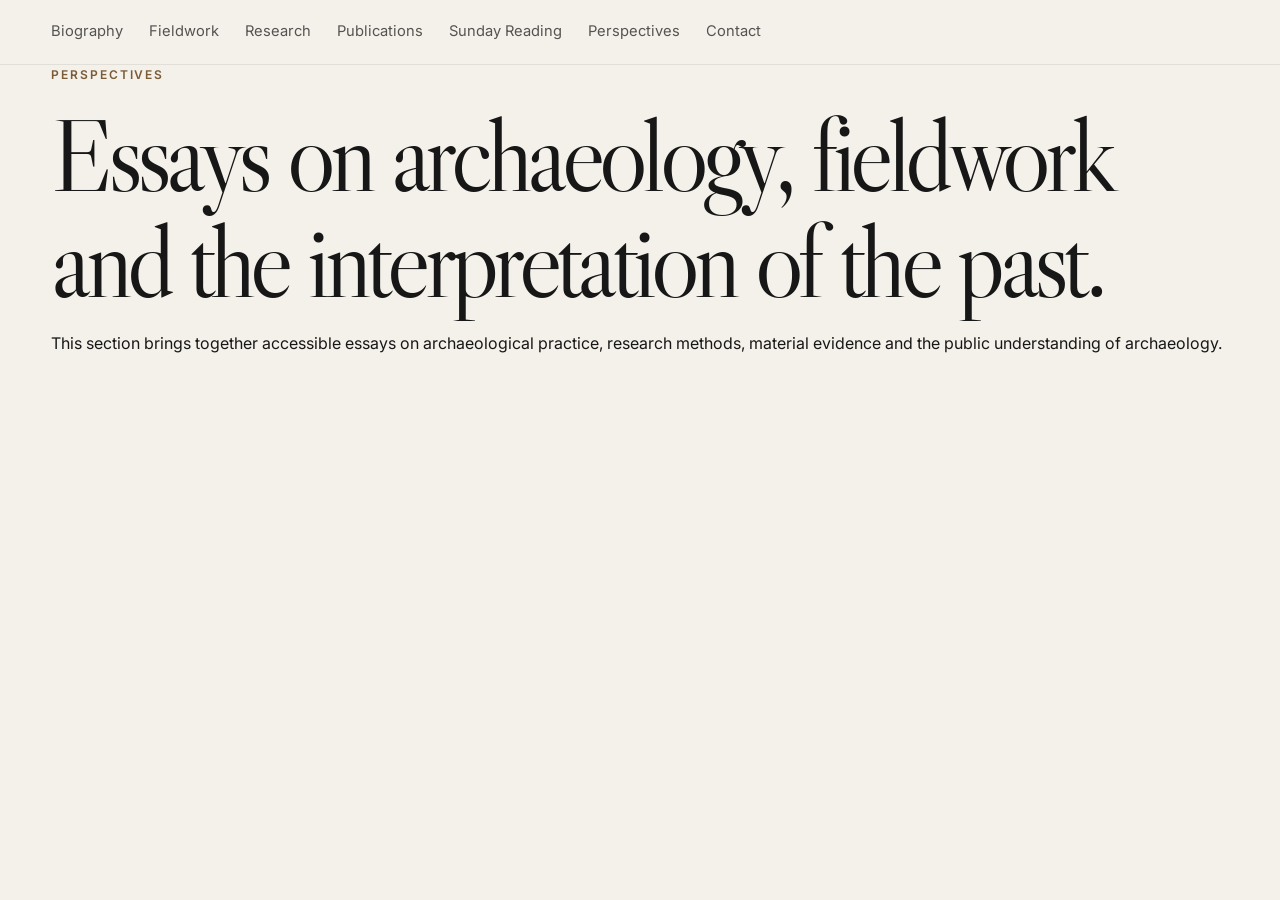
==== essays/index.html @ f4de981d "Add Perspectives section and first essay" ====
<!DOCTYPE html>
<html lang="en">
<head>
  <meta charset="UTF-8">
  <meta name="viewport" content="width=device-width, initial-scale=1.0">

  <title>Perspectives | Halil Mert Erdoğan</title>

  <link rel="preconnect" href="https://fonts.googleapis.com">
  <link rel="preconnect" href="https://fonts.gstatic.com" crossorigin>

  <link
    href="https://fonts.googleapis.com/css2?family=Inter:wght@400;500;600&family=Libre+Caslon+Display&display=swap"
    rel="stylesheet"
  >

  <link rel="stylesheet" href="../style.css">
</head>

<body>

  <header class="site-header">
    <nav class="site-nav">
      <a href="../index.html#biography">Biography</a>
      <a href="../index.html#fieldwork">Fieldwork</a>
      <a href="../index.html#research">Research</a>
      <a href="../index.html#publications">Publications</a>
      <a href="../readings/">Sunday Reading</a>
      <a href="./">Perspectives</a>
      <a href="../index.html#contact">Contact</a>
    </nav>
  </header>

  <main id="top">

    <section class="section-shell">
      <p class="eyebrow">Perspectives</p>

      <h1>Essays on archaeology, fieldwork and the interpretation of the past.</h1>

      <p>
        This section brings together accessible essays on archaeological
        practice, research methods, material evidence and the public
        understanding of archaeology.
      </p>
    </section>

  </main>

</body>
</html>
---- style.css ----
:root{--paper:#f4f1ea;--ink:#171717;--muted:#6d6a63;--line:#d6d0c5;--accent:#7b5b37;--max:1240px}*{box-sizing:border-box}html{scroll-behavior:smooth}body{margin:0;background:var(--paper);color:var(--ink);font-family:Inter,Arial,sans-serif;line-height:1.6}img{display:block;width:100%;height:auto}a{color:inherit;text-decoration:none}.site-header{position:sticky;top:0;z-index:20;display:flex;align-items:center;justify-content:space-between;padding:20px 4vw;background:rgba(244,241,234,.9);backdrop-filter:blur(12px);border-bottom:1px solid rgba(23,23,23,.08)}.brand{font-weight:600;letter-spacing:-.02em}.site-nav{display:flex;gap:26px;font-size:.92rem}.site-nav a{opacity:.72}.site-nav a:hover{opacity:1}.menu-toggle{display:none;background:none;border:0;font:inherit}.section-shell{width:min(var(--max),92vw);margin:0 auto}.hero{min-height:calc(100vh - 78px);display:grid;grid-template-columns:1.05fr .95fr;gap:6vw;align-items:center;padding:7vw 0}.eyebrow{text-transform:uppercase;letter-spacing:.16em;font-size:.75rem;font-weight:600;color:var(--accent);margin:0 0 18px}h1,h2,h3{font-family:"Libre Caslon Display",Georgia,serif;font-weight:400;line-height:1.04;margin:0}h1{font-size:clamp(4rem,8vw,8.5rem);letter-spacing:-.055em}h2{font-size:clamp(2.4rem,5vw,5rem);letter-spacing:-.04em}h3{font-size:clamp(1.8rem,3vw,3rem);letter-spacing:-.03em}.hero-line{font-family:"Libre Caslon Display",Georgia,serif;font-size:clamp(1.35rem,2vw,2.1rem);max-width:620px;margin:26px 0}.hero-actions{display:flex;gap:14px;flex-wrap:wrap}.button{border:1px solid var(--ink);padding:13px 18px;font-size:.9rem}.button.primary{background:var(--ink);color:white}.research-tags{color:var(--muted);font-size:.88rem;margin-top:28px}.hero-image img{height:min(74vh,820px);object-fit:cover;object-position:center top;filter:grayscale(100%)}.bio{padding:10vw 0}.section-label{font-size:.8rem;text-transform:uppercase;letter-spacing:.15em;color:var(--accent);margin-bottom:28px}.bio-grid{display:grid;grid-template-columns:1fr 1fr;gap:8vw}.bio-copy{font-size:1.06rem;color:#333}.bio-portrait{margin-top:6vw;max-width:560px;margin-left:auto}.bio-portrait img{filter:grayscale(100%)}.feature-panel{display:grid;grid-template-columns:1.25fr .75fr;min-height:720px}.feature-panel.dark{background:#111;color:white}.feature-image img{height:100%;object-fit:cover;filter:grayscale(100%)}.feature-copy{padding:7vw;display:flex;flex-direction:column;justify-content:center}.feature-copy p:last-child{color:#c5c5c5;max-width:500px}.landscape-section{position:relative}.landscape-section img{height:78vh;object-fit:cover}.landscape-caption{position:absolute;left:5vw;bottom:4vw;background:rgba(244,241,234,.92);padding:24px 28px;max-width:430px}.landscape-caption span{font-family:"Libre Caslon Display",Georgia,serif;font-size:2rem}.landscape-caption p{margin:8px 0 0;color:var(--muted)}.research{padding:10vw 0}.section-heading{margin-bottom:5vw;max-width:850px}.research-card{display:grid;grid-template-columns:1.1fr .9fr;align-items:center;gap:6vw;margin:0 0 9vw}.research-card.reverse{grid-template-columns:.9fr 1.1fr}.research-card.reverse .research-media{order:2}.research-media{min-height:560px;display:flex;align-items:center;justify-content:center;overflow:hidden}.research-media.black{background:#050505}.research-media.light{background:#ece8df}.research-media img{height:100%;object-fit:contain}.research-copy p{color:var(--muted);font-size:1.02rem}.kicker{text-transform:uppercase;letter-spacing:.14em;font-size:.72rem!important;color:var(--accent)!important}.split-gallery{display:grid;grid-template-columns:1fr 1fr}.split-gallery figure{margin:0;position:relative;overflow:hidden}.split-gallery img{height:65vh;object-fit:cover;filter:grayscale(100%)}.split-gallery figcaption{position:absolute;left:24px;bottom:22px;background:rgba(17,17,17,.78);color:white;padding:10px 14px;font-size:.85rem}.publications{padding:10vw 0}.publication-list article{display:grid;grid-template-columns:110px 1fr;gap:20px;padding:30px 0;border-top:1px solid var(--line)}.publication-list article:last-child{border-bottom:1px solid var(--line)}.pub-year{color:var(--accent);font-weight:600}.publication-list h3{font-size:clamp(1.5rem,2.3vw,2.4rem)}.publication-list p{margin:8px 0 0;color:var(--muted)}.profile-links{display:flex;gap:28px;flex-wrap:wrap;margin-top:34px}.profile-links a{border-bottom:1px solid var(--ink)}.contact{background:#171717;color:white;padding:9vw 0}.contact-grid{display:grid;grid-template-columns:1fr 1fr;gap:8vw}.contact h2{max-width:650px}.contact-links{display:flex;flex-direction:column;gap:18px;justify-content:center}.contact-links a{font-size:1.08rem;border-bottom:1px solid rgba(255,255,255,.25);padding-bottom:10px}.site-footer{display:flex;justify-content:space-between;gap:20px;padding:24px 4vw;font-size:.8rem;background:#0d0d0d;color:#aaa}.reveal{opacity:0;transform:translateY(24px);transition:opacity .8s ease,transform .8s ease}.reveal.visible{opacity:1;transform:none}@media(max-width:850px){.menu-toggle{display:block}.site-nav{display:none;position:absolute;top:69px;left:0;right:0;flex-direction:column;background:var(--paper);padding:22px 4vw;border-bottom:1px solid var(--line)}.site-nav.open{display:flex}.hero,.bio-grid,.feature-panel,.research-card,.research-card.reverse,.contact-grid{grid-template-columns:1fr}.hero{padding-top:60px}h1{font-size:clamp(3.4rem,16vw,6rem)}.hero-image img{height:65vh}.feature-copy{padding:12vw 7vw}.feature-image img{height:60vh}.research-card.reverse .research-media{order:0}.research-media{min-height:420px}.split-gallery{grid-template-columns:1fr}.split-gallery img{height:52vh}.publication-list article{grid-template-columns:72px 1fr}.site-footer{flex-direction:column}}

/* Sunday Readings — homepage */
.readings-preview{padding:10vw 0}
.reading-feature{display:grid;grid-template-columns:1fr 1fr;gap:6vw;align-items:center}
.reading-feature-image{display:block;overflow:hidden;background:#ded5c4}
.reading-feature-image img{aspect-ratio:1/1;object-fit:cover;transition:transform .5s ease}
.reading-feature-image:hover img{transform:scale(1.015)}
.reading-feature-copy>p:not(.kicker){color:var(--muted);font-size:1.02rem;max-width:590px}
.reading-meta{display:flex;gap:18px;flex-wrap:wrap;margin:24px 0;color:var(--muted);font-size:.84rem;text-transform:uppercase;letter-spacing:.09em}
.reading-link,.all-readings-link{display:inline-block;border-bottom:1px solid var(--ink);padding-bottom:4px}
.all-readings-link{margin-top:48px}
@media(max-width:850px){
  .reading-feature{grid-template-columns:1fr}
}
.hero-social{
    display:flex;
    flex-wrap:wrap;
    gap:22px;
    margin:28px 0 38px;
}

.hero-social a{
    display:flex;
    flex-direction:column;
    align-items:center;
    gap:8px;

    color:#c6a15b;
    text-decoration:none;

    transition:.25s ease;
}

.hero-social i{
    font-size:1.7rem;
}

.hero-social span{
    font-size:.78rem;
    letter-spacing:1px;
    text-transform:uppercase;
}

.hero-social a:hover{
    color:#111;
    transform:translateY(-3px);
}
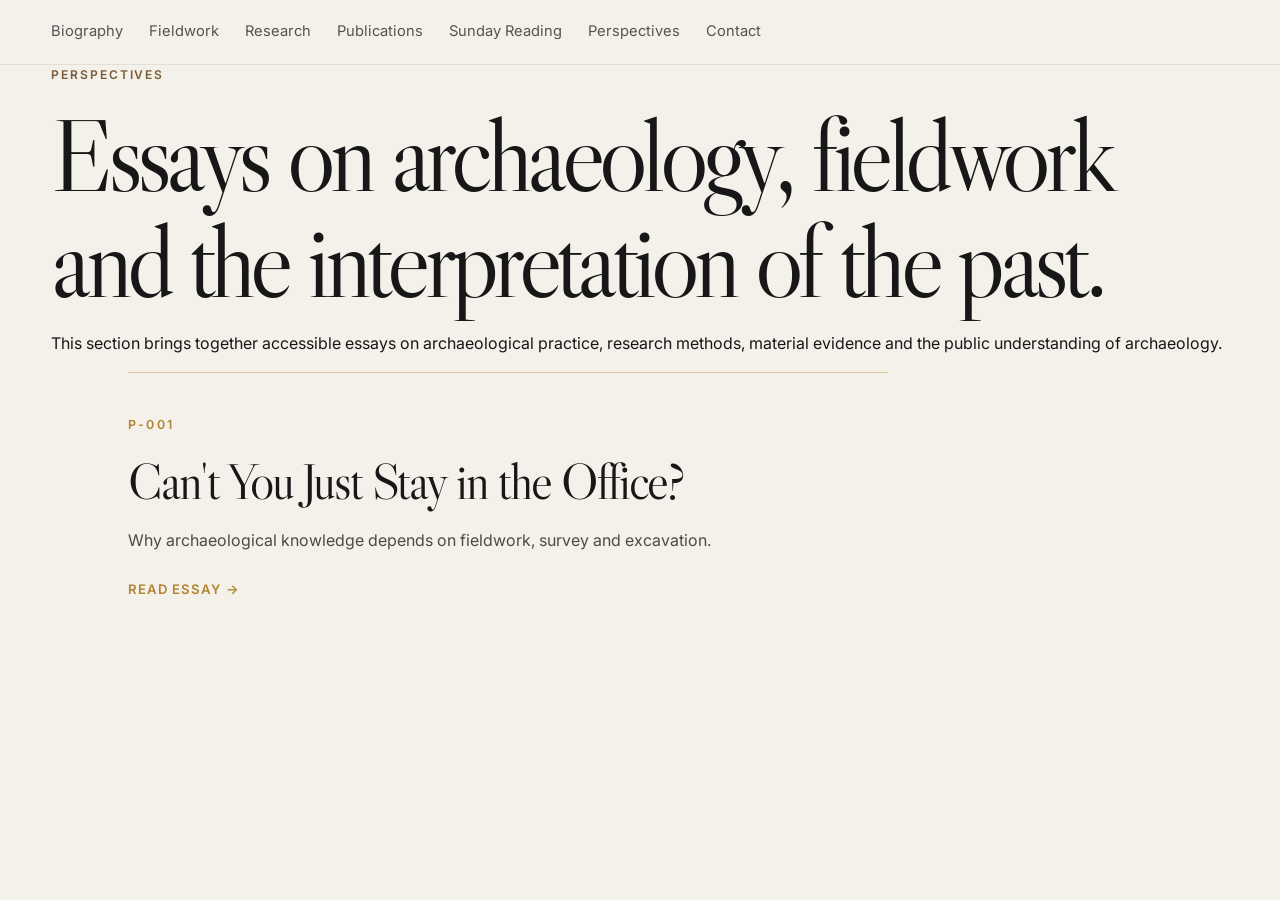
==== commit 25d44179: "Add first Perspective essay link" ====
--- a/essays/index.html
+++ b/essays/index.html
@@ -15,6 +15,64 @@
   >
 
   <link rel="stylesheet" href="../style.css">
+  <style>
+  .perspectives-list {
+    max-width: 1380px;
+    margin: 0 auto;
+    padding: 0 10% 120px;
+  }
+
+  .perspective-card {
+    display: block;
+    max-width: 760px;
+    padding: 42px 0;
+    border-top: 1px solid rgba(194, 145, 55, 0.45);
+    color: #171717;
+    text-decoration: none;
+  }
+
+  .perspective-number {
+    display: block;
+    margin-bottom: 20px;
+    font-family: "Inter", sans-serif;
+    color: #b18432;
+    font-size: 0.78rem;
+    font-weight: 600;
+    letter-spacing: 0.18em;
+    text-transform: uppercase;
+  }
+
+  .perspective-card h2 {
+    margin: 0 0 18px;
+    font-family: "Libre Caslon Display", serif;
+    font-size: clamp(2.5rem, 4vw, 4rem);
+    font-weight: 400;
+    line-height: 1.05;
+  }
+
+  .perspective-card p {
+    max-width: 650px;
+    margin: 0 0 22px;
+    font-family: "Inter", sans-serif;
+    color: #4d4943;
+    font-size: 1rem;
+    line-height: 1.7;
+  }
+
+  .perspective-link {
+    font-family: "Inter", sans-serif;
+    color: #b18432;
+    font-size: 0.82rem;
+    font-weight: 600;
+    letter-spacing: 0.08em;
+    text-transform: uppercase;
+  }
+
+  .perspective-card:hover h2,
+  .perspective-card:hover .perspective-link {
+    color: #b18432;
+  }
+</style>
 </head>
 
 <body>
@@ -44,7 +102,29 @@
         understanding of archaeology.
       </p>
     </section>
+<section class="perspectives-list">
 
+  <a
+    class="perspective-card"
+    href="./p001-cant-you-just-stay-in-the-office.html"
+  >
+    <span class="perspective-number">P-001</span>
+
+    <h2>
+      Can't You Just Stay in the Office?
+    </h2>
+
+    <p>
+      Why archaeological knowledge depends on fieldwork,
+      survey and excavation.
+    </p>
+
+    <span class="perspective-link">
+      Read essay →
+    </span>
+  </a>
+
+</section>
   </main>
 
 </body>
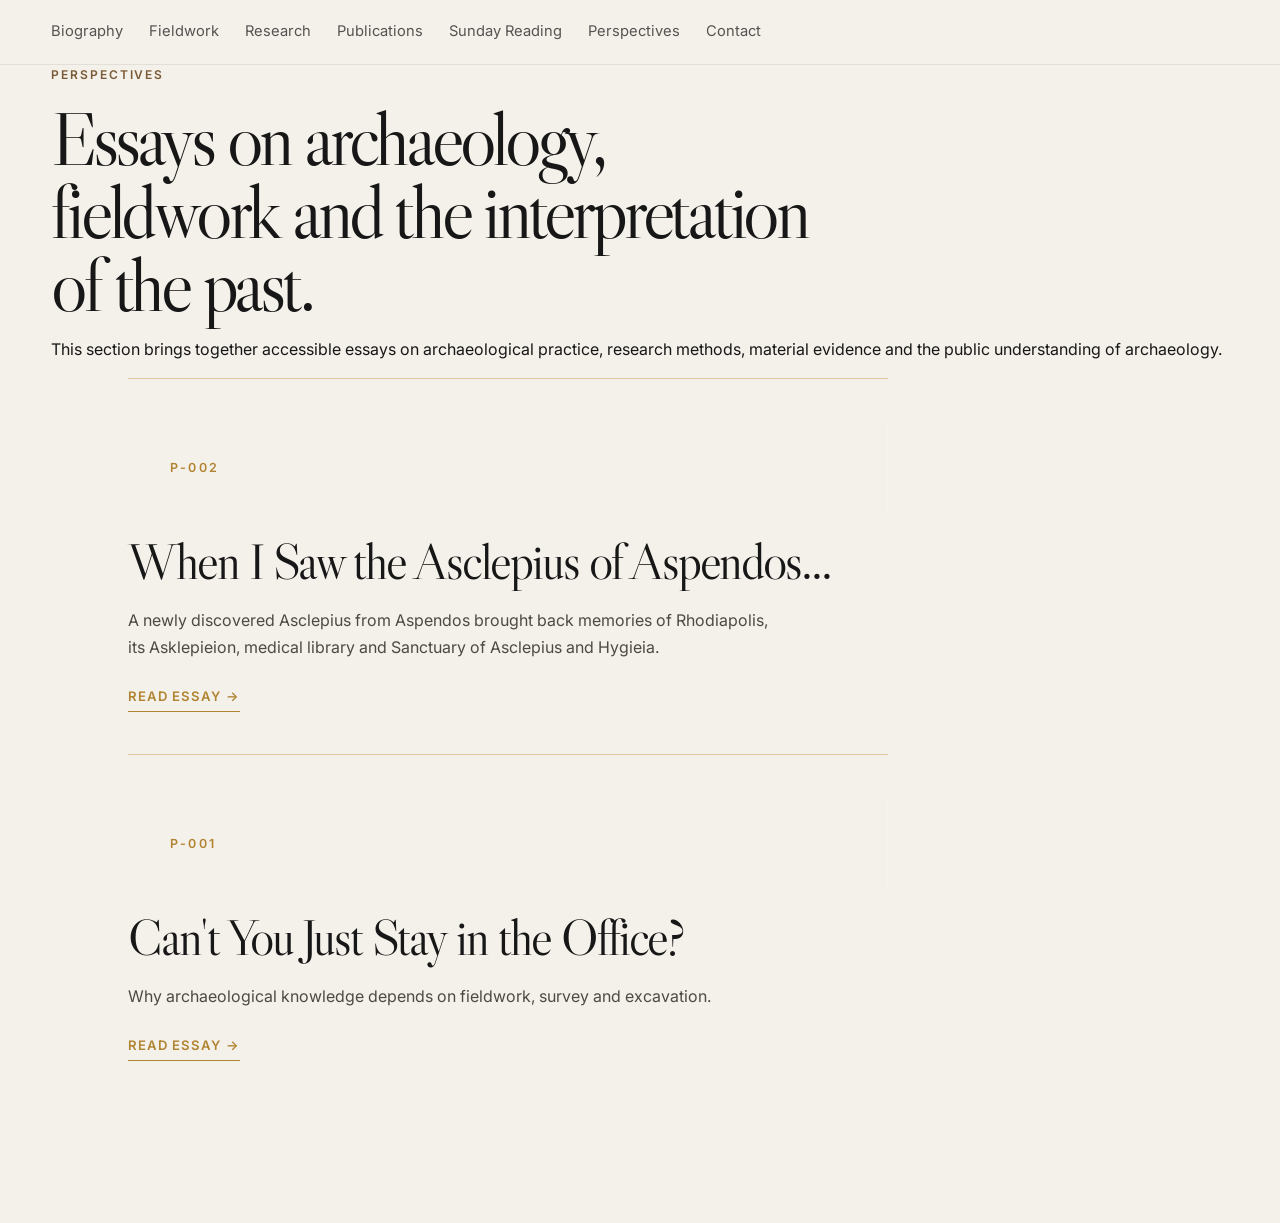
==== commit 01d7e94b: "Add Perspective P002: When I Saw the Asclepius of Aspendos" ====
--- a/essays/index.html
+++ b/essays/index.html
@@ -105,6 +105,27 @@
 <section class="perspectives-list">
 
   <a
+  class="perspective-card"
+  href="./p002-when-i-saw-the-asclepius-of-aspendos.html"
+>
+  <span class="perspective-number">P-002</span>
+
+  <h2>
+    When I Saw the Asclepius of Aspendos...
+  </h2>
+
+  <p>
+    A newly discovered Asclepius from Aspendos brought back memories of
+    Rhodiapolis, its Asklepieion, medical library and Sanctuary of
+    Asclepius and Hygieia.
+  </p>
+
+  <span class="perspective-link">
+    Read essay →
+  </span>
+</a>
+
+  <a
     class="perspective-card"
     href="./p001-cant-you-just-stay-in-the-office.html"
   >
--- a/style.css
+++ b/style.css
@@ -1,4 +1,4 @@
-:root{--paper:#f4f1ea;--ink:#171717;--muted:#6d6a63;--line:#d6d0c5;--accent:#7b5b37;--max:1240px}*{box-sizing:border-box}html{scroll-behavior:smooth}body{margin:0;background:var(--paper);color:var(--ink);font-family:Inter,Arial,sans-serif;line-height:1.6}img{display:block;width:100%;height:auto}a{color:inherit;text-decoration:none}.site-header{position:sticky;top:0;z-index:20;display:flex;align-items:center;justify-content:space-between;padding:20px 4vw;background:rgba(244,241,234,.9);backdrop-filter:blur(12px);border-bottom:1px solid rgba(23,23,23,.08)}.brand{font-weight:600;letter-spacing:-.02em}.site-nav{display:flex;gap:26px;font-size:.92rem}.site-nav a{opacity:.72}.site-nav a:hover{opacity:1}.menu-toggle{display:none;background:none;border:0;font:inherit}.section-shell{width:min(var(--max),92vw);margin:0 auto}.hero{min-height:calc(100vh - 78px);display:grid;grid-template-columns:1.05fr .95fr;gap:6vw;align-items:center;padding:7vw 0}.eyebrow{text-transform:uppercase;letter-spacing:.16em;font-size:.75rem;font-weight:600;color:var(--accent);margin:0 0 18px}h1,h2,h3{font-family:"Libre Caslon Display",Georgia,serif;font-weight:400;line-height:1.04;margin:0}h1{font-size:clamp(4rem,8vw,8.5rem);letter-spacing:-.055em}h2{font-size:clamp(2.4rem,5vw,5rem);letter-spacing:-.04em}h3{font-size:clamp(1.8rem,3vw,3rem);letter-spacing:-.03em}.hero-line{font-family:"Libre Caslon Display",Georgia,serif;font-size:clamp(1.35rem,2vw,2.1rem);max-width:620px;margin:26px 0}.hero-actions{display:flex;gap:14px;flex-wrap:wrap}.button{border:1px solid var(--ink);padding:13px 18px;font-size:.9rem}.button.primary{background:var(--ink);color:white}.research-tags{color:var(--muted);font-size:.88rem;margin-top:28px}.hero-image img{height:min(74vh,820px);object-fit:cover;object-position:center top;filter:grayscale(100%)}.bio{padding:10vw 0}.section-label{font-size:.8rem;text-transform:uppercase;letter-spacing:.15em;color:var(--accent);margin-bottom:28px}.bio-grid{display:grid;grid-template-columns:1fr 1fr;gap:8vw}.bio-copy{font-size:1.06rem;color:#333}.bio-portrait{margin-top:6vw;max-width:560px;margin-left:auto}.bio-portrait img{filter:grayscale(100%)}.feature-panel{display:grid;grid-template-columns:1.25fr .75fr;min-height:720px}.feature-panel.dark{background:#111;color:white}.feature-image img{height:100%;object-fit:cover;filter:grayscale(100%)}.feature-copy{padding:7vw;display:flex;flex-direction:column;justify-content:center}.feature-copy p:last-child{color:#c5c5c5;max-width:500px}.landscape-section{position:relative}.landscape-section img{height:78vh;object-fit:cover}.landscape-caption{position:absolute;left:5vw;bottom:4vw;background:rgba(244,241,234,.92);padding:24px 28px;max-width:430px}.landscape-caption span{font-family:"Libre Caslon Display",Georgia,serif;font-size:2rem}.landscape-caption p{margin:8px 0 0;color:var(--muted)}.research{padding:10vw 0}.section-heading{margin-bottom:5vw;max-width:850px}.research-card{display:grid;grid-template-columns:1.1fr .9fr;align-items:center;gap:6vw;margin:0 0 9vw}.research-card.reverse{grid-template-columns:.9fr 1.1fr}.research-card.reverse .research-media{order:2}.research-media{min-height:560px;display:flex;align-items:center;justify-content:center;overflow:hidden}.research-media.black{background:#050505}.research-media.light{background:#ece8df}.research-media img{height:100%;object-fit:contain}.research-copy p{color:var(--muted);font-size:1.02rem}.kicker{text-transform:uppercase;letter-spacing:.14em;font-size:.72rem!important;color:var(--accent)!important}.split-gallery{display:grid;grid-template-columns:1fr 1fr}.split-gallery figure{margin:0;position:relative;overflow:hidden}.split-gallery img{height:65vh;object-fit:cover;filter:grayscale(100%)}.split-gallery figcaption{position:absolute;left:24px;bottom:22px;background:rgba(17,17,17,.78);color:white;padding:10px 14px;font-size:.85rem}.publications{padding:10vw 0}.publication-list article{display:grid;grid-template-columns:110px 1fr;gap:20px;padding:30px 0;border-top:1px solid var(--line)}.publication-list article:last-child{border-bottom:1px solid var(--line)}.pub-year{color:var(--accent);font-weight:600}.publication-list h3{font-size:clamp(1.5rem,2.3vw,2.4rem)}.publication-list p{margin:8px 0 0;color:var(--muted)}.profile-links{display:flex;gap:28px;flex-wrap:wrap;margin-top:34px}.profile-links a{border-bottom:1px solid var(--ink)}.contact{background:#171717;color:white;padding:9vw 0}.contact-grid{display:grid;grid-template-columns:1fr 1fr;gap:8vw}.contact h2{max-width:650px}.contact-links{display:flex;flex-direction:column;gap:18px;justify-content:center}.contact-links a{font-size:1.08rem;border-bottom:1px solid rgba(255,255,255,.25);padding-bottom:10px}.site-footer{display:flex;justify-content:space-between;gap:20px;padding:24px 4vw;font-size:.8rem;background:#0d0d0d;color:#aaa}.reveal{opacity:0;transform:translateY(24px);transition:opacity .8s ease,transform .8s ease}.reveal.visible{opacity:1;transform:none}@media(max-width:850px){.menu-toggle{display:block}.site-nav{display:none;position:absolute;top:69px;left:0;right:0;flex-direction:column;background:var(--paper);padding:22px 4vw;border-bottom:1px solid var(--line)}.site-nav.open{display:flex}.hero,.bio-grid,.feature-panel,.research-card,.research-card.reverse,.contact-grid{grid-template-columns:1fr}.hero{padding-top:60px}h1{font-size:clamp(3.4rem,16vw,6rem)}.hero-image img{height:65vh}.feature-copy{padding:12vw 7vw}.feature-image img{height:60vh}.research-card.reverse .research-media{order:0}.research-media{min-height:420px}.split-gallery{grid-template-columns:1fr}.split-gallery img{height:52vh}.publication-list article{grid-template-columns:72px 1fr}.site-footer{flex-direction:column}}
+:root{--paper:#f4f1ea;--ink:#171717;--muted:#6d6a63;--line:#d6d0c5;--accent:#7b5b37;--max:1240px}*{box-sizing:border-box}html{scroll-behavior:smooth}body{margin:0;background:var(--paper);color:var(--ink);font-family:Inter,Arial,sans-serif;line-height:1.6}img{display:block;width:100%;height:auto}a{color:inherit;text-decoration:none}.site-header{position:sticky;top:0;z-index:20;display:flex;align-items:center;justify-content:space-between;padding:20px 4vw;background:rgba(244,241,234,.9);backdrop-filter:blur(12px);border-bottom:1px solid rgba(23,23,23,.08)}.brand{font-weight:600;letter-spacing:-.02em}.site-nav{display:flex;gap:26px;font-size:.92rem}.site-nav a{opacity:.72}.site-nav a:hover{opacity:1}.menu-toggle{display:none;background:none;border:0;font:inherit}.section-shell{width:min(var(--max),92vw);margin:0 auto}.hero{min-height:calc(100vh - 78px);display:grid;grid-template-columns:1.05fr .95fr;gap:6vw;align-items:center;padding:7vw 0}.eyebrow{text-transform:uppercase;letter-spacing:.16em;font-size:.75rem;font-weight:600;color:var(--accent);margin:0 0 18px}h1,h2,h3{font-family:"Libre Caslon Display",Georgia,serif;font-weight:400;line-height:1.04;margin:0}h1{font-size:clamp(3.6rem,6vw,6.6rem);letter-spacing:-.055em;line-height:.95;max-width:760px;}h2{font-size:clamp(2.4rem,5vw,5rem);letter-spacing:-.04em}h3{font-size:clamp(1.8rem,3vw,3rem);letter-spacing:-.03em}.hero-line{font-family:"Libre Caslon Display",Georgia,serif;font-size:clamp(1.35rem,2vw,2.1rem);max-width:620px;margin:26px 0}.hero-actions{display:flex;gap:14px;flex-wrap:wrap}.button{border:1px solid var(--ink);padding:13px 18px;font-size:.9rem}.button.primary{background:var(--ink);color:white}.research-tags{color:var(--muted);font-size:.88rem;margin-top:28px}.hero-image img{height:min(74vh,820px);object-fit:cover;object-position:center top;filter:grayscale(100%)}.bio{padding:10vw 0}.section-label{font-size:.8rem;text-transform:uppercase;letter-spacing:.15em;color:var(--accent);margin-bottom:28px}.bio-grid{display:grid;grid-template-columns:1fr 1fr;gap:8vw}.bio-copy{font-size:1.06rem;color:#333}.bio-portrait{margin-top:6vw;max-width:560px;margin-left:auto}.bio-portrait img{filter:grayscale(100%)}.feature-panel{display:grid;grid-template-columns:1.25fr .75fr;min-height:720px}.feature-panel.dark{background:#111;color:white}.feature-image img{height:100%;object-fit:cover;filter:grayscale(100%)}.feature-copy{padding:7vw;display:flex;flex-direction:column;justify-content:center}.feature-copy p:last-child{color:#c5c5c5;max-width:500px}.landscape-section{position:relative}.landscape-section img{height:78vh;object-fit:cover}.landscape-caption{position:absolute;left:5vw;bottom:4vw;background:rgba(244,241,234,.92);padding:24px 28px;max-width:430px}.landscape-caption span{font-family:"Libre Caslon Display",Georgia,serif;font-size:2rem}.landscape-caption p{margin:8px 0 0;color:var(--muted)}.research{padding:10vw 0}.section-heading{margin-bottom:5vw;max-width:850px}.research-card{display:grid;grid-template-columns:1.1fr .9fr;align-items:center;gap:6vw;margin:0 0 9vw}.research-card.reverse{grid-template-columns:.9fr 1.1fr}.research-card.reverse .research-media{order:2}.research-media{min-height:560px;display:flex;align-items:center;justify-content:center;overflow:hidden}.research-media.black{background:#050505}.research-media.light{background:#ece8df}.research-media img{height:100%;object-fit:contain}.research-copy p{color:var(--muted);font-size:1.02rem}.kicker{text-transform:uppercase;letter-spacing:.14em;font-size:.72rem!important;color:var(--accent)!important}.split-gallery{display:grid;grid-template-columns:1fr 1fr}.split-gallery figure{margin:0;position:relative;overflow:hidden}.split-gallery img{height:65vh;object-fit:cover;filter:grayscale(100%)}.split-gallery figcaption{position:absolute;left:24px;bottom:22px;background:rgba(17,17,17,.78);color:white;padding:10px 14px;font-size:.85rem}.publications{padding:10vw 0}.publication-list article{display:grid;grid-template-columns:110px 1fr;gap:20px;padding:30px 0;border-top:1px solid var(--line)}.publication-list article:last-child{border-bottom:1px solid var(--line)}.pub-year{color:var(--accent);font-weight:600}.publication-list h3{font-size:clamp(1.5rem,2.3vw,2.4rem)}.publication-list p{margin:8px 0 0;color:var(--muted)}.profile-links{display:flex;gap:28px;flex-wrap:wrap;margin-top:34px}.profile-links a{border-bottom:1px solid var(--ink)}.contact{background:#171717;color:white;padding:9vw 0}.contact-grid{display:grid;grid-template-columns:1fr 1fr;gap:8vw}.contact h2{max-width:650px}.contact-links{display:flex;flex-direction:column;gap:18px;justify-content:center}.contact-links a{font-size:1.08rem;border-bottom:1px solid rgba(255,255,255,.25);padding-bottom:10px}.site-footer{display:flex;justify-content:space-between;gap:20px;padding:24px 4vw;font-size:.8rem;background:#0d0d0d;color:#aaa}.reveal{opacity:0;transform:translateY(24px);transition:opacity .8s ease,transform .8s ease}.reveal.visible{opacity:1;transform:none}@media(max-width:850px){.menu-toggle{display:block}.site-nav{display:none;position:absolute;top:69px;left:0;right:0;flex-direction:column;background:var(--paper);padding:22px 4vw;border-bottom:1px solid var(--line)}.site-nav.open{display:flex}.hero,.bio-grid,.feature-panel,.research-card,.research-card.reverse,.contact-grid{grid-template-columns:1fr}.hero{padding-top:60px}h1{font-size:clamp(3.4rem,16vw,6rem)}.hero-image img{height:65vh}.feature-copy{padding:12vw 7vw}.feature-image img{height:60vh}.research-card.reverse .research-media{order:0}.research-media{min-height:420px}.split-gallery{grid-template-columns:1fr}.split-gallery img{height:52vh}.publication-list article{grid-template-columns:72px 1fr}.site-footer{flex-direction:column}}
 
 /* Sunday Readings — homepage */
 .readings-preview{padding:10vw 0}
@@ -45,4 +45,622 @@
 .hero-social a:hover{
     color:#111;
     transform:translateY(-3px);
+}/* ===========================
+   HERO TICKER
+=========================== */
+
+.hero-ticker{
+
+    margin-top:42px;
+
+}
+
+.ticker-title{
+
+    font-size:.72rem;
+
+    letter-spacing:.18em;
+
+    text-transform:uppercase;
+
+    color:#8b7d68;
+
+    margin-bottom:12px;
+
+}
+
+.ticker-wrapper{
+
+    overflow:hidden;
+
+    border-top:1px solid rgba(0,0,0,.08);
+
+    border-bottom:1px solid rgba(0,0,0,.08);
+
+    padding:14px 0;
+
+}
+
+.ticker-track{
+
+    display:flex;
+
+    width:max-content;
+
+    gap:60px;
+
+    animation:ticker 38s linear infinite;
+
+}
+
+.ticker-wrapper:hover .ticker-track{
+
+    animation-play-state:paused;
+
+}
+
+.ticker-track a{
+
+    color:#222;
+
+    text-decoration:none;
+
+    white-space:nowrap;
+
+    font-size:.92rem;
+
+    transition:.25s;
+
+}
+
+.ticker-track a:hover{
+
+    color:#b78a42;
+
+}
+
+@keyframes ticker{
+
+    from{
+
+        transform:translateX(0);
+
+    }
+
+    to{
+
+        transform:translateX(-50%);
+
+    }
+
+}/* Hero sütununun ticker nedeniyle genişlemesini engeller */
+.hero-copy{
+    min-width:0;
+}
+
+.hero-ticker{
+    width:100%;
+    max-width:100%;
+    overflow:hidden;
+}
+
+.ticker-wrapper{
+    width:100%;
+    max-width:100%;
+    overflow:hidden;
+}/* ===========================
+   BIOGRAPHY LAYOUT
+=========================== */
+
+.bio-layout{
+    display:grid;
+    grid-template-columns:minmax(300px,.82fr) minmax(0,1.18fr);
+    gap:7vw;
+    align-items:start;
+}
+
+.bio-portrait{
+    margin:0;
+    max-width:none;
+    position:sticky;
+    top:110px;
+}
+
+.bio-portrait img{
+    width:100%;
+    aspect-ratio:4 / 5;
+    object-fit:cover;
+    object-position:center top;
+    filter:grayscale(100%);
+}
+
+.bio-content{
+    min-width:0;
+}
+
+.bio-content h2{
+    font-size:clamp(2.6rem,4.6vw,4.9rem);
+    margin-bottom:42px;
+}
+
+.bio-copy{
+    max-width:720px;
+}
+
+.bio-copy p{
+    margin:0 0 24px;
+}
+
+@media(max-width:850px){
+
+    .bio-layout{
+        grid-template-columns:1fr;
+        gap:44px;
+    }
+
+    .bio-portrait{
+        position:static;
+        max-width:560px;
+    }
+
+    .bio-content h2{
+        margin-bottom:30px;
+    }
+
+}/* ===========================
+   PERSPECTIVES — HOMEPAGE
+=========================== */
+
+.perspectives-preview{
+    padding:10vw 0;
+    border-top:1px solid var(--line);
+}
+
+.perspective-feature{
+    display:grid;
+    grid-template-columns:minmax(190px,.38fr) minmax(0,1fr);
+    min-height:500px;
+    background:#171717;
+    color:#fff;
+}
+
+.perspective-number{
+    display:flex;
+    align-items:flex-end;
+    padding:42px;
+    overflow:hidden;
+
+    font-family:"Libre Caslon Display",Georgia,serif;
+    font-size:clamp(5rem,11vw,10rem);
+    line-height:.78;
+    letter-spacing:-.07em;
+
+    color:rgba(255,255,255,.10);
+    border-right:1px solid rgba(255,255,255,.14);
+}
+
+.perspective-feature-copy{
+    display:flex;
+    flex-direction:column;
+    justify-content:center;
+    align-items:flex-start;
+    padding:7vw;
+    min-width:0;
+}
+
+.perspective-feature-copy h3{
+    max-width:760px;
+    margin-bottom:24px;
+}
+
+.perspective-feature-copy > p:not(.kicker){
+    max-width:650px;
+    margin:0;
+    color:#c5c5c5;
+    font-size:1.02rem;
+}
+
+.perspective-meta{
+    display:flex;
+    flex-wrap:wrap;
+    gap:18px;
+    margin:28px 0;
+
+    color:#aaa;
+    font-size:.8rem;
+    letter-spacing:.09em;
+    text-transform:uppercase;
+}
+
+.perspective-link,
+.all-perspectives-link{
+    display:inline-block;
+    padding-bottom:4px;
+    border-bottom:1px solid currentColor;
+}
+
+.perspective-link{
+    color:#fff;
+}
+
+.all-perspectives-link{
+    margin-top:42px;
+}
+
+.perspective-link:hover,
+.all-perspectives-link:hover{
+    color:var(--accent);
+}
+
+@media(max-width:850px){
+
+    .perspective-feature{
+        grid-template-columns:1fr;
+        min-height:0;
+    }
+
+    .perspective-number{
+        min-height:180px;
+        padding:30px;
+        border-right:0;
+        border-bottom:1px solid rgba(255,255,255,.14);
+    }
+
+    .perspective-feature-copy{
+        padding:12vw 7vw;
+    }
+
+}/* ===========================
+   SITE FOOTER + HME LOGO
+=========================== */
+
+.site-footer{
+    display:flex;
+    align-items:center;
+    justify-content:space-between;
+    gap:36px;
+
+    padding:34px 4vw;
+
+    background:#0d0d0d;
+    color:#aaa;
+    font-size:.8rem;
+}
+
+.footer-identity{
+    display:flex;
+    align-items:center;
+    gap:22px;
+}
+
+.footer-logo{
+    width:118px;
+    height:auto;
+    flex:none;
+    opacity:.82;
+}
+
+.footer-name{
+    display:flex;
+    flex-direction:column;
+    gap:5px;
+}
+
+.footer-name span:first-child{
+    color:#e0ddd6;
+}
+
+.footer-name span:last-child{
+    color:#777;
+    letter-spacing:.05em;
+}
+
+.footer-top-link{
+    display:inline-block;
+    padding-bottom:3px;
+
+    color:#aaa;
+    border-bottom:1px solid rgba(255,255,255,.25);
+
+    transition:color .25s ease,
+               border-color .25s ease;
+}
+
+.footer-top-link:hover{
+    color:#fff;
+    border-color:#fff;
+}
+
+@media(max-width:850px){
+
+    .site-footer{
+        align-items:flex-start;
+        flex-direction:column;
+    }
+
+    .footer-identity{
+        align-items:flex-start;
+        flex-direction:column;
+        gap:18px;
+    }
+
+    .footer-logo{
+        width:105px;
+    }
+
+}/* ===========================
+   HEADER BRAND
+=========================== */
+
+.brand{
+
+    display:flex;
+
+    align-items:center;
+
+    gap:12px;
+
+    font-weight:600;
+
+    letter-spacing:-.02em;
+
+}
+
+.brand-logo{
+    width:78px;
+    height:38px;
+    object-fit:contain;
+    object-position:center;
+    opacity:.95;
+    flex:none;
+}
+
+.brand span{
+
+    transition:.25s;
+
+}
+
+.brand:hover span{
+
+    color:var(--accent);
+
+}/* ===========================
+   LATEST WRITING CARDS
+=========================== */
+
+.latest-writing-section{
+    padding:24px 0 7vw;
+}
+
+.latest-writing-heading{
+    display:flex;
+    align-items:flex-end;
+    justify-content:space-between;
+    gap:40px;
+    margin-bottom:48px;
+}
+
+.latest-writing-heading h2{
+    font-size:clamp(2.4rem,4.2vw,4.4rem);
+}
+
+.latest-writing-links{
+    display:flex;
+    flex-wrap:wrap;
+    gap:24px;
+    padding-bottom:8px;
+}
+
+.latest-writing-links a{
+    font-size:.86rem;
+    color:var(--muted);
+    border-bottom:1px solid var(--line);
+    padding-bottom:4px;
+    transition:color .25s ease,
+               border-color .25s ease;
+}
+
+.latest-writing-links a:hover{
+    color:var(--accent);
+    border-color:var(--accent);
+}
+
+.latest-writing-grid{
+    display:grid;
+    grid-template-columns:repeat(3,minmax(0,1fr));
+    gap:20px;
+}
+
+.latest-writing-card{
+    display:flex;
+    flex-direction:column;
+    min-height:440px;
+    padding:34px;
+
+    background:rgba(255,255,255,.22);
+    border:1px solid var(--line);
+
+    transition:
+        transform .3s ease,
+        border-color .3s ease,
+        background .3s ease;
+}
+
+.latest-writing-card:hover{
+    transform:translateY(-6px);
+    border-color:var(--accent);
+    background:rgba(255,255,255,.42);
+}
+
+.latest-writing-card h3{
+    margin-bottom:24px;
+    font-size:clamp(1.8rem,2.5vw,2.65rem);
+}
+
+.latest-writing-description{
+    margin:0;
+    color:var(--muted);
+    font-size:.98rem;
+}
+
+.latest-writing-footer{
+    display:flex;
+    align-items:flex-end;
+    justify-content:space-between;
+    gap:20px;
+
+    margin-top:auto;
+    padding-top:25px;
+
+    font-size:.82rem;
+}
+
+.latest-writing-footer span{
+    color:var(--muted);
+    text-transform:uppercase;
+    letter-spacing:.08em;
+}
+
+.latest-writing-footer a{
+    padding-bottom:3px;
+    border-bottom:1px solid var(--ink);
+}
+
+.latest-writing-footer a:hover{
+    color:var(--accent);
+    border-color:var(--accent);
+}
+
+
+
+/* ===========================
+   RESPONSIVE
+=========================== */
+
+@media(max-width:1000px){
+
+    .latest-writing-grid{
+        grid-template-columns:1fr 1fr;
+    }
+
+    .latest-writing-card:last-child{
+        grid-column:1 / -1;
+    }
+
+}
+
+@media(max-width:850px){
+
+    .latest-writing-section{
+        padding:80px 0;
+    }
+
+    .latest-writing-heading{
+        align-items:flex-start;
+        flex-direction:column;
+        margin-bottom:34px;
+    }
+
+    .latest-writing-grid{
+        grid-template-columns:1fr;
+    }
+
+    .latest-writing-card,
+    .latest-writing-card:last-child{
+        grid-column:auto;
+        min-height:380px;
+    }
+} /* İlk @media bloğunun kapanışı */
+
+
+/* Hero ile sonraki bölüm arasındaki fazla boşluğu azaltır */
+
+.hero{
+    min-height:auto;
+    padding-top:5vw;
+    padding-bottom:2vw;
+}
+
+.latest-writing-section{
+    padding-top:5vw;
+}
+
+@media(max-width:850px){
+
+    .hero{
+        padding-top:50px;
+        padding-bottom:24px;
+    }
+
+    .latest-writing-section{
+        padding-top:60px;
+    }
+
+/* ===========================
+   XANTHOS WALL DIVIDER
+=========================== */
+
+.masonry-divider{
+    width:min(1180px,90vw);
+    max-width:100%;
+    margin:8px auto 12px;
+    overflow:hidden;
+}
+
+.masonry-divider img{
+    display:block;
+    width:100%;
+    max-width:100%;
+    height:auto;
+}
+
+@media(max-width:850px){
+
+    .masonry-divider{
+        width:94vw;
+        max-width:100%;
+        margin:10px auto 20px;
+    }
+
+}/* Hero altındaki zorunlu ekran yüksekliğini kesin olarak kaldır */
+.hero.section-shell{
+    min-height:0 !important;
+    height:auto !important;
+    padding-bottom:0 !important;
+}@media(max-width:850px){
+
+    .hero.section-shell{
+        min-height:0 !important;
+        padding-bottom:0 !important;
+    }
+
+    .latest-writing-section{
+        padding-top:18px !important;
+    }
+
+}/* HERO ALTINDAKİ FAZLA BOŞLUĞU KALDIR */
+
+.hero.section-shell{
+    min-height:0 !important;
+    height:auto !important;
+    padding-top:5vw !important;
+    padding-bottom:0 !important;
+}
+
+.latest-writing-section{
+    padding-top:20px !important;
+}@media(max-width:850px){
+
+    .hero.section-shell{
+        min-height:0 !important;
+        height:auto !important;
+        padding-top:50px !important;
+        padding-bottom:0 !important;
+    }
+
+    .latest-writing-section{
+        padding-top:16px !important;
+    }
+
 }
